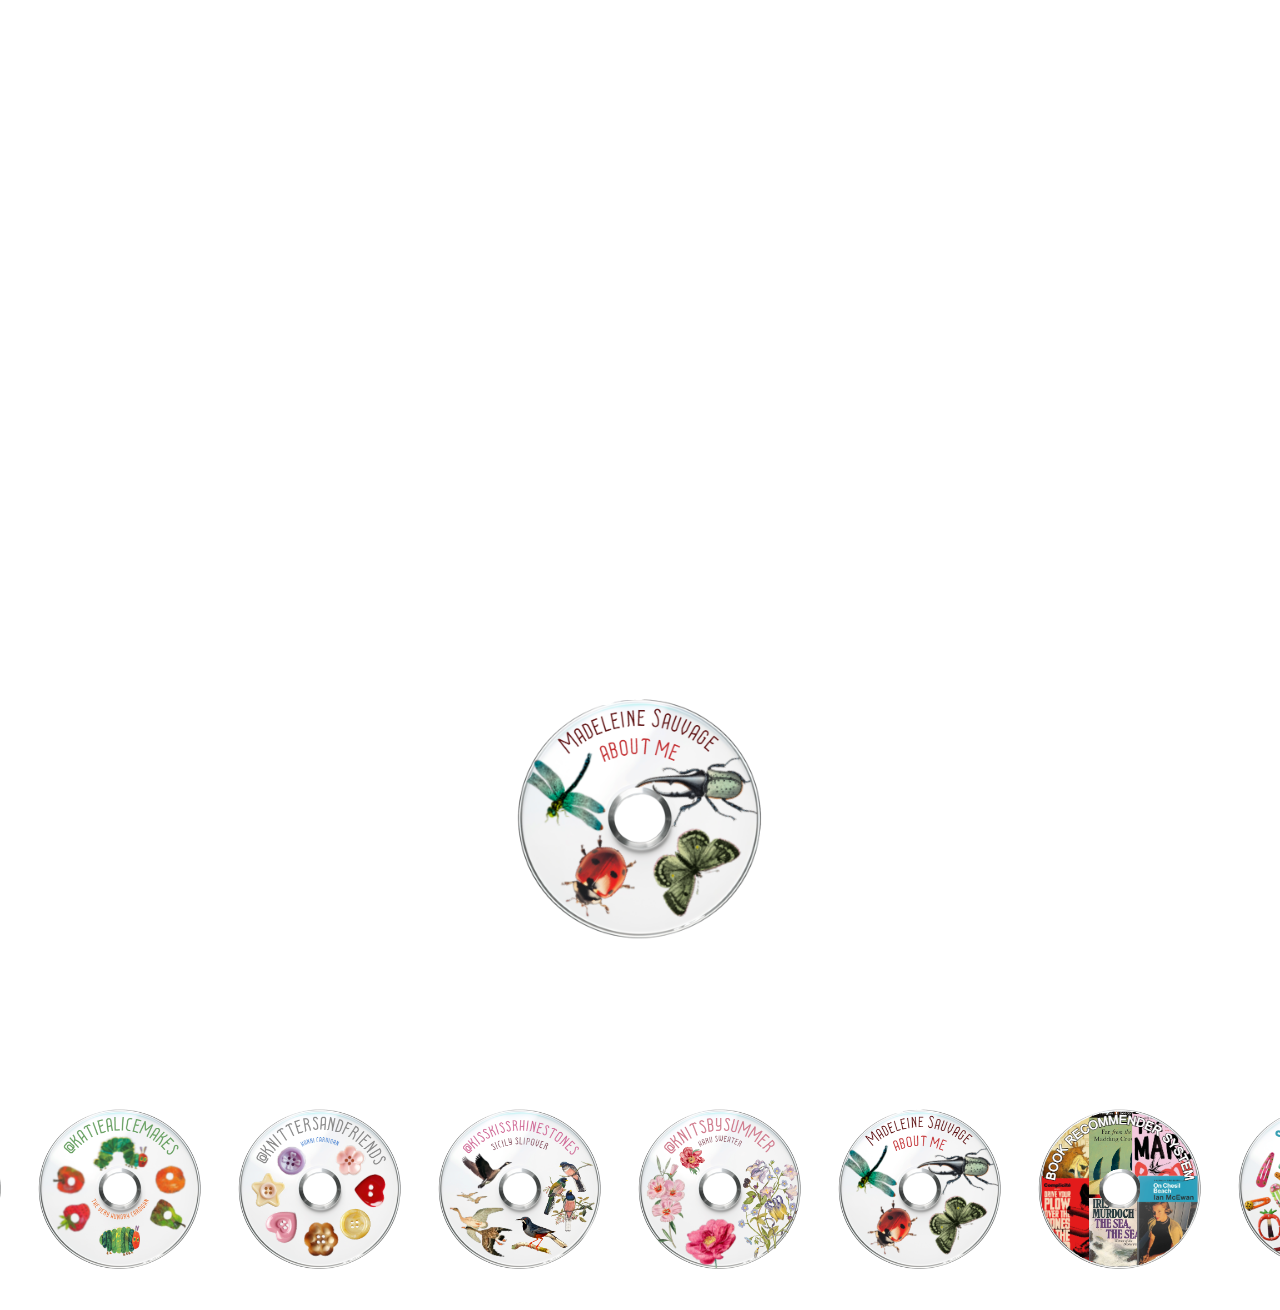
==== index.html @ 6774a8be "Update index.html" ====
<!DOCTYPE html>
<html lang="en">
<head>
  <meta charset="UTF-8">
  <meta name="viewport" content="width=device-width, initial-scale=1.0">
  <title>Madeleine Sauvage</title>
  <style>
    /* ========== GLOBAL RESET ========== */
    * {
      margin: 0;
      padding: 0;
      box-sizing: border-box;
    }

    /* ========== BODY ========== */
    body {
      font-family: Garamond, serif;
      overflow-x: hidden;
    }

    body.lock-scroll {
      overflow: hidden;
      height: 100vh;
    }

    /* Hide scrollbar but keep scroll functionality */
    body {
      scrollbar-width: none;  /* Firefox */
    }

    body::-webkit-scrollbar {
      display: none;          /* Chrome, Safari */
    }

    html {
      overflow-y: scroll; /* reserves scrollbar space to prevent layout shift */
    }

    body {
      scrollbar-width: none; /* Firefox */
    }

    body::-webkit-scrollbar {
      display: none; /* Chrome, Safari */
    }

    /* When content screens are active (body.lock-scroll) fade out bg */
      body.showing-screen .main-page-background {
        opacity: 0;
      }

    /* ========== CONTENT SCREENS ========== */
    .content-screens {
      position: fixed;
      inset: 0;
      width: 100%;
      height: 100vh;
      z-index: 0;
    }

    .cd-screen {
      position: absolute;
      inset: 0;
      display: flex;
      justify-content: center;
      align-items: center;
      padding: 40px;
      opacity: 0;
      transition: opacity 1s ease;
      background-color: #fff; /* ensures main bg doesn't show through */
    }

    .cd-screen.active {
      opacity: 1;
    }

    /* Universal layout inside screens */
    .screen-content-custom {
      display: flex;
      justify-content: space-between;
      align-items: center;
      width: 100%;
      height: 100%;
    }

    /* Left column */
    .left-column {
      display: flex;
      flex-direction: column;
      align-items: flex-start;
      gap: 10px;
      margin-top: 5vh;
    }

    .left-column img.album-art {
      width: 300px;
      height: auto;
      object-fit: cover;
    }

    /* Right column */
    .right-column {
      max-width: 40%;
      text-align: right;
      padding-right: 40px;
    }

    /* Text hierarchy */
    .screen-title {
      font-size: 3em;
      color: #2e6f40;
      margin-bottom: 10px;
    }

    .screen-subtitle {
      font-size: 1.4em;
      color: #555;
      margin-bottom: 12px;
      font-weight: normal;
    }

    .screen-text {
      font-size: 1.1em;
      line-height: 1.6;
      color: #333;
    }

    /* Spacer before main CD */
    .spacer {
      height: 70vh;
    }

    /* ========== MAIN CD ========== */
    .main-cd-container {
      display: flex;
      justify-content: center;
      align-items: center;
      margin-bottom: 60px;
      padding: 40px 0;
      position: relative;
      z-index: 2;
    }

    .cd {
      width: 300px;
      height: 300px;
      cursor: pointer;
      position: relative;
      transition: transform 0.3s ease;
    }

    .cd img {
      width: 100%;
      height: 100%;
      object-fit: contain;
      border-radius: 50%;
      background: transparent;
      transition: transform 0.25s ease;
    }

    .cd:hover {
      transform: scale(1.05);
    }

    .cd.spinning {
      transform: scale(1.15) translateY(-15px);
      z-index: 3;
    }

    .cd.spinning img {
      animation: spin 2s linear infinite;
    }

    @keyframes spin {
      from { transform: rotate(0deg); }
      to { transform: rotate(360deg); }
    }

    /* ========== CAROUSEL ========== */
    .carousel-section {
      width: 100%;
      position: relative;
      z-index: 2;
    }

    .carousel-container {
      position: relative;
      overflow: hidden;
      width: 100%;
    }

    .carousel-track {
      display: flex;
      gap: 0;
      padding: 20px;
      user-select: none;
    }

    .carousel-cd {
      flex-shrink: 0;
      width: 200px;
      height: 200px;
      cursor: pointer;
      transition: transform 0.3s ease;
    }

    .carousel-cd img {
      width: 100%;
      height: 100%;
      object-fit: contain;
      border-radius: 50%;
      background: transparent;
      pointer-events: none;
    }

    .carousel-cd:hover {
      transform: scale(1.15) translateY(-10px);
      z-index: 2;
    }

    /* Swap animation */
    .swap-animate {
      transform: scale(0.8);
    }

/* ========== SCREEN-SPECIFIC STYLES ========== */

/* Fix image cropping only on the Hanni Cardigan screen */
.cd-screen[data-cd="assets/cd1.png"] .left-column img.album-art {
  width: 100%;
  max-width: 400px;
  height: auto;
  object-fit: contain;
}

.cd-screen[data-cd="assets/cd1.png"] .left-column {
  flex-shrink: 0;
  margin-top: 0;
  gap: 0;
}

.cd-screen[data-cd="assets/cd.png"] .left-column img.album-art {
  width: 100%;
  max-width: 400px;
  height: auto;
  object-fit: contain;
}

.cd-screen[data-cd="assets/cd.png"] .left-column {
  flex-shrink: 0;
}

.cd-screen[data-cd="assets/cd.png"] .left-column img.album-art {
  height: 45vh;
}

.cd-screen[data-cd="assets/cd1.png"] .left-column img.album-art {
  height: 50vh;
}

.cd-screen[data-cd="assets/cd2.png"] .left-column {
  display: grid;
  grid-template-columns: 1fr 1fr; /* 2 columns: left stack + right image */
  grid-template-rows: auto auto;
  column-gap: 0px; /* space between left stack and right image */
  row-gap: 0px; /* space between top/bottom left images */
  align-items: start;
  justify-content: start;
  margin-top: 0;
  margin-left: 0px; /* add breathing room from screen edge */
}

/* Position the 3 images precisely */
.cd-screen[data-cd="assets/cd2.png"] .left-column img:nth-child(1) {
  grid-column: 2; /* stripe.jpeg (right) */
  grid-row: 1 / span 2;
  align-self: start;
  margin-top: 30px
}

.cd-screen[data-cd="assets/cd2.png"] .left-column img:nth-child(2) {
  grid-column: 1;
  grid-row: 1;
}

.cd-screen[data-cd="assets/cd2.png"] .left-column img:nth-child(3) {
  grid-column: 1;
  grid-row: 2;
}

/* Make them scale evenly without cropping */
.cd-screen[data-cd="assets/cd2.png"] .left-column img {
  width: 95%;
  height: auto;
  object-fit: contain;
}

/* About Me (cd4) */
.cd-screen[data-cd="assets/cd4.png"] {
  background-color: #faf9f6;
  display: flex;
  justify-content: flex-end;
  align-items: center;
  padding: 40px;
}

.cd-screen[data-cd="assets/cd4.png"] .screen-content-custom {
  justify-content: flex-end;
}


    .about-title {
      font-family: Garamond, serif;
      font-size: 4em;
      color: #2e6f40;
      margin-bottom: 15px;
    }

    .project-subtitle {
      font-size: 1.4em;
      color: #2e6f40;
      margin-bottom: 12px;
      font-weight: normal;
    }

    .about-box {
      background: #fff;
      padding: 20px;
      border-radius: 12px;
      box-shadow: 2px 2px 10px rgba(0,0,0,0.1);
      max-width: 400px;
      margin-left: auto;
    }

    .about-box p {
      font-size: 1.1em;
      line-height: 1.6;
      color: #333;
      text-align: right;
    }

    /* Collage grid */
    .left-columns-wrapper {
      position: absolute;
      top: 0;
      left: 0;
      height: 100vh;
      width: 39%;
      display: grid;
      grid-template-columns: repeat(3, 1fr);
      grid-template-rows: repeat(4, 1fr);
    }

    .left-columns-wrapper img {
      width: 100%;
      height: 100%;
      object-fit: cover;
    }
  </style>
</head>
<body>

  <!-- Translucent background image (main page only) -->
  <div class="main-page-background"></div>

<!-- Content screens -->
  <div class="content-screens">
    <div class="cd-screen" data-cd="assets/cd.png">
      <div class="screen-content-custom">
        <div class="left-column">
          <img src="assets/IMG_0151.png" alt="Album Art" class="album-art">
          <img src="assets/IMG_0159.png" alt="Album Art 2" class="album-art">
        </div>
        <div class="right-column">
          <h2 class="screen-title">THE VERY HUNGRY CARDIGAN</h2>
          <h3 class="screen-subtitle">@katiealicemakes</h3>
          <p class="screen-text">
            This was my first ever test knit, I was so nervous but it ended up being so fun!
            It was my first time doing colourwork for a large piece, I definitely have a lot of gaps and pulling but blocking it helped. 
            I redid the apple motif a few times to try and improve it and went back over with duplicate stitching to neaten it up.
            <br><br>
            Yarn used:
            <br>
            Drops Flora: Lemonade (26), Misty Forest (23), amethyst (09)
            <br>
            BC Garn Bio Shetland: Wool White (01), Forest Green (8), Grass Green (10)
            <br>
            All other colours were scrap yarn I already had
          </p>
        </div>
      </div>
    </div>

    <div class="cd-screen" data-cd="assets/cd1.png">
      <div class="screen-content-custom">
        <div class="left-column">
          <img src="assets/hannifront.jpeg" alt="Album Art" class="album-art">
          <img src="assets/hanniback.jpeg" alt="Album Art 2" class="album-art">
        </div>
        <div class="right-column">
          <h2 class="screen-title">THE HANNI CARDIGAN</h2>
          <h3 class="screen-subtitle">@knittersandfriends</h3>
          <p class="screen-text">
            I bought this yarn to self-draft my own cardigan with and off centred close that used metal clasps. 
            After finishing it I never wore it and wasn't happy with how it looked, I saw the Hanni Cardigan on Pinterest in burgundy and thankfully had enough yarn for it.
            The pattern calls for the yarn to be held double with mohair but I didn't want to spend even more money and liked how the yarn looked by itself, luckily it was still on gauge.
            I'd still like to redo the first project that used this yarn but I need to take it slower and not rush into it.
            <br>
            In the end I love how this turned out! Double knit button bands and collar make any project look so much better, thinking of making it again in the same burgundy colour I saw!
            <br><br>
            Yarn used:
            <br>
            DROPS Nepal: 0501 MIX Grey
          </p>
        </div>
      </div>
    </div>

    <div class="cd-screen" data-cd="assets/cd2.png">
      <div class="screen-content-custom">
        <div class="left-column">
          <img src="assets/stripe.jpeg" alt="Album Art" class="album-art">
          <img src="assets/sicilyforever.jpeg" alt="Album Art 2" class="album-art">
          <img src="assets/foreverback.jpeg" alt="Album Art 2" class="album-art">
        </div>
        <div class="right-column">
          <h2 class="screen-title">THE SICILY SLIPOVER</h2>
          <h3 class="screen-subtitle">@kisskissrhinestones</h3>
          <p class="screen-text">
            Such a good pattern that I've made it 3 times! I made the cream vest plain at first but never wore it so
            I used duplicate stitch to add the lyrics from 'Not a lot, just forever' by Adrianne Lenker and the bird motif. With the amount 
            of yarn used for the bird it has made it the fabric quite thick. I used stitch fiddle to make the colour-work charts.
            <br>
            I used the wrong kind of cast-off for the sleeves and neck of the striped vest so they are quite loose so I threaded through some elastic.
            <br><br>
            Yarn used:
            <br>
            Managed to get two cones of the light blue and pink yarn second hand
            <br>
            Baa Ram Ewe Pip Colourwork: Hessle (005)
            <br>
            Drops Flora: Off White (01)
          </p>
        </div>
      </div>
    </div>
    <div class="cd-screen" data-cd="assets/cd3.png">
      <div class="screen-content-custom">
        <div class="left-column">
          <img src="assets/IMG_0693.png" alt="Album Art" class="album-art">
          <img src="assets/IMG_0973.png" alt="Album Art 2" class="album-art">
        </div>
        <div class="right-column">
          <h2 class="screen-title">THE HARU SLIPOVER</h2>
          <h3 class="screen-subtitle">@knitsbysummer</h3>
          <p class="screen-text">
            
            <br>
            <br><br>
            Yarn used:
            <br>
            <br>
            <br>
          </p>
        </div>
      </div>
    </div>
    

    <div class="cd-screen" data-cd="assets/cd5.png">
      <div class="screen-content-custom">
        <div class="left-column">
        <img src="assets/training.png" alt="Album Art" class="album-art">
        <img src="assets/pipeline.png" alt="Album Art" class="album-art">
        </div>
        <div class="right-column">
          <h2 class="screen-title">GOODREADS RECOMMENDER SYSTEM</h2>
          <h3 class="screen-subtitle">My Final Year Dissertation</h3>
          <p class="screen-text">
            Traditional systems often prioritise popular content, narrowing exposure
            and failing to provide transparency in how suggestions are generated. They
            also perform poorly in sparse environments, offering subpar results for long-tail items and users.
           The results show that the hybrid approach can significantly improve novelty and diversity but there are challenges with balancing relevance and
            diversity. The findings contribute to the development of more transparent, personalised, and adaptive recommendation systems that can better meet user needs.
          </p>
        </div>
      </div>
    </div>

    <!-- Screen for cd4.png (About Me) -->
    <div class="cd-screen" data-cd="assets/cd4.png">
      <div class="screen-content-custom">
        <div class="left-columns-wrapper">
          <img src="assets/leo.jpg" alt="">
          <img src="assets/ants.jpg" alt="">
          <img src="assets/adrianne.jpg" alt="">
          <img src="assets/ladder.jpg" alt="">
          <img src="assets/wave.jpg" alt="">
          <img src="assets/murder.jpg" alt="">
          <img src="assets/slept.jpg" alt="">
          <img src="assets/eno.jpg" alt="">
          <img src="assets/eels.jpg" alt="">
          <img src="assets/pawn.jpg" alt="">
          <img src="assets/deja.jpg" alt="">
          <img src="assets/mind.jpg" alt="">
        </div>
        <div class="right-column">
          <h2 class="about-title">ABOUT ME</h2>
          <p>Hi, I'm Madeleine! I did my bachelor's in Computer Science and now I'm a Postgraduate Researcher in the safety of AI. 
            My focus is on the lifelong safety of dynamic recommender systems using uncertainty to improve recommendations for long-tail items. 
            I believe safety in the Computer Science community deserves more time and should be seen not as a constraint but as an innovation in its own right.
            <br><br> I love knitting, reading, gardening, collecting CDs (my favourites on the left), and listening to radio 4. 
            This website is to document my projects — whether it's coding, research, knitting, or sewing. 
            I'm hoping this will be a good way to see my progress and keep myself accountable over the 4 years of my PhD.  
          </p>
        </div>
      </div>
    </div>
    
    <div class="cd-screen" data-cd="assets/cd6.png">
      <div class="screen-content-custom">
        <div class="left-column">
          <img src="assets/apple.jpeg" alt="Album Art" class="album-art">
          <img src="assets/appleflat.jpeg" alt="Album Art 2" class="album-art">
        </div>
        <div class="right-column">
        </div>
      </div>
    </div>

  <div class="cd-screen" data-cd="assets/cd7.png">
    <div class="screen-content-custom">
      <div class="left-column">
        <img src="assets/socks.jpeg" alt="Album Art" class="album-art">
      </div>
      <div class="right-column">
      </div>
    </div>
  </div>
</div>

  <!-- Spacer before main CD -->
  <div class="spacer"></div>

  <!-- Main CD -->
  <div class="main-cd-container">
    <div class="cd" id="mainCD">
      <img src="assets/cd4.png" alt="CD">
    </div>
  </div>

  <!-- Carousel -->
  <div class="carousel-section">
    <div class="carousel-container">
      <div class="carousel-track" id="carouselTrack">
        <div class="carousel-cd"><img src="assets/cd.png" alt="CD"></div>
        <div class="carousel-cd"><img src="assets/cd1.png" alt="CD"></div>
        <div class="carousel-cd"><img src="assets/cd2.png" alt="CD"></div>
        <div class="carousel-cd"><img src="assets/cd3.png" alt="CD"></div>
        <div class="carousel-cd"><img src="assets/cd4.png" alt="CD"></div>
        <div class="carousel-cd"><img src="assets/cd5.png" alt="CD"></div>
        <div class="carousel-cd"><img src="assets/cd6.png" alt="CD"></div>
        <div class="carousel-cd"><img src="assets/cd7.png" alt="CD"></div>
      </div>
    </div>
  </div>

<script>
  // === Scroll to bottom on load ===
  window.addEventListener('load', () => {
    window.scrollTo(0, document.body.scrollHeight);
  });

  const mainCD = document.getElementById('mainCD');
  const mainCDImg = mainCD.querySelector('img');
  let isSpinning = false;
  let originalScrollPos = 0;

  // === Show correct content screen ===
  function updateScreen() {
    const currentCDSrc = mainCDImg.src;
    const allScreens = document.querySelectorAll('.cd-screen');
    allScreens.forEach(screen => {
      const screenCD = screen.getAttribute('data-cd');
      if (currentCDSrc.includes(screenCD)) {
        screen.classList.add('active');
      } else {
        screen.classList.remove('active');
      }
    });
  }

  // === Main CD click: spin + reveal ===
  mainCD.addEventListener('click', () => {
    isSpinning = !isSpinning;
    mainCD.classList.toggle('spinning');

    if (isSpinning) {
      originalScrollPos = window.scrollY;
      window.scrollTo({ top: 0, behavior: 'smooth' });
      document.body.classList.add('lock-scroll', 'showing-screen');
      updateScreen();
    } else {
      document.body.classList.remove('lock-scroll', 'showing-screen');
      window.scrollTo({ top: originalScrollPos, behavior: 'smooth' });
      document.querySelectorAll('.cd-screen').forEach(s => s.classList.remove('active'));
    }
  });

  // === Carousel setup ===
  const track = document.getElementById('carouselTrack');
  const cds = Array.from(track.children);
  const cdWidth = cds[0].offsetWidth;
  const totalCDs = cds.length;

  // --- Clone for infinite loop (still required, but hidden)
  const cloneBefore = cds.map(cd => cd.cloneNode(true));
  const cloneAfter = cds.map(cd => cd.cloneNode(true));
  cloneBefore.forEach(c => track.insertBefore(c, track.firstChild));
  cloneAfter.forEach(c => track.appendChild(c));

  // --- Start centered on real CDs (no visible duplicates)
  const loopWidth = cdWidth * totalCDs;
  let targetTranslate = 0;
  let currentTranslate = targetTranslate;
  let velocity = 0;
  let startX = 0;
  let prevX = 0;
  let dragging = false;
  let animationFrame;

  // --- Normalize scroll to loop seamlessly off-screen (no jump)
  function normalizePosition() {
    const minTranslate = -loopWidth * 1.5; // extended buffer before reset
    const maxTranslate = -loopWidth * 0.5;

    if (currentTranslate > maxTranslate) {
      currentTranslate -= loopWidth;
      targetTranslate -= loopWidth;
    } else if (currentTranslate < minTranslate) {
      currentTranslate += loopWidth;
      targetTranslate += loopWidth;
    }
  }

  // === Smoother animation loop ===
  function animateScroll() {
    const diff = targetTranslate - currentTranslate;
    currentTranslate += diff * 0.15; // easing factor
    targetTranslate += velocity;
    velocity *= 0.8; // slower friction
    normalizePosition();
    track.style.transform = `translateX(${currentTranslate}px)`;

    if (dragging || Math.abs(velocity) > 0.1 || Math.abs(diff) > 0.1) {
      animationFrame = requestAnimationFrame(animateScroll);
    } else {
      cancelAnimationFrame(animationFrame);
      animationFrame = null;
    }
  }

  function startDrag(x) {
    dragging = true;
    startX = x;
    prevX = x;
    velocity = 0;
    if (!animationFrame) animationFrame = requestAnimationFrame(animateScroll);
  }

  function moveDrag(x) {
    if (!dragging) return;
    const diff = x - prevX;
    targetTranslate += diff;
    velocity = diff;
    prevX = x;
  }

  function endDrag() {
    dragging = false;
  }

  // === Mouse & touch support ===
  track.addEventListener('mousedown', e => startDrag(e.clientX));
  window.addEventListener('mousemove', e => moveDrag(e.clientX));
  window.addEventListener('mouseup', endDrag);

  track.addEventListener('touchstart', e => startDrag(e.touches[0].clientX));
  window.addEventListener('touchmove', e => moveDrag(e.touches[0].clientX));
  window.addEventListener('touchend', endDrag);

  // === Wheel scroll ===
  const container = document.querySelector('.carousel-container');
  container.addEventListener('wheel', e => {
    if (Math.abs(e.deltaX) > Math.abs(e.deltaY)) {
      e.preventDefault();
      velocity -= e.deltaX * 0.03; // smoother wheel
      if (!animationFrame) animationFrame = requestAnimationFrame(animateScroll);
    }
  }, { passive: false });

  // === CD swapping ===
  function addSwapListeners() {
    const allCDs = document.querySelectorAll('.carousel-cd img');
    allCDs.forEach(cdImg => {
      cdImg.parentElement.onclick = () => {
        const tempSrc = mainCDImg.src;
        mainCDImg.classList.add('swap-animate');
        cdImg.classList.add('swap-animate');
        setTimeout(() => {
          mainCDImg.src = cdImg.src;
          cdImg.src = tempSrc;
          mainCDImg.classList.remove('swap-animate');
          cdImg.classList.remove('swap-animate');
          if (isSpinning) updateScreen();
          addSwapListeners(); // rebind for clones too
        }, 200);
      };
    });
  }

  addSwapListeners();
  animationFrame = requestAnimationFrame(animateScroll);
</script>

  
</body>
</html>
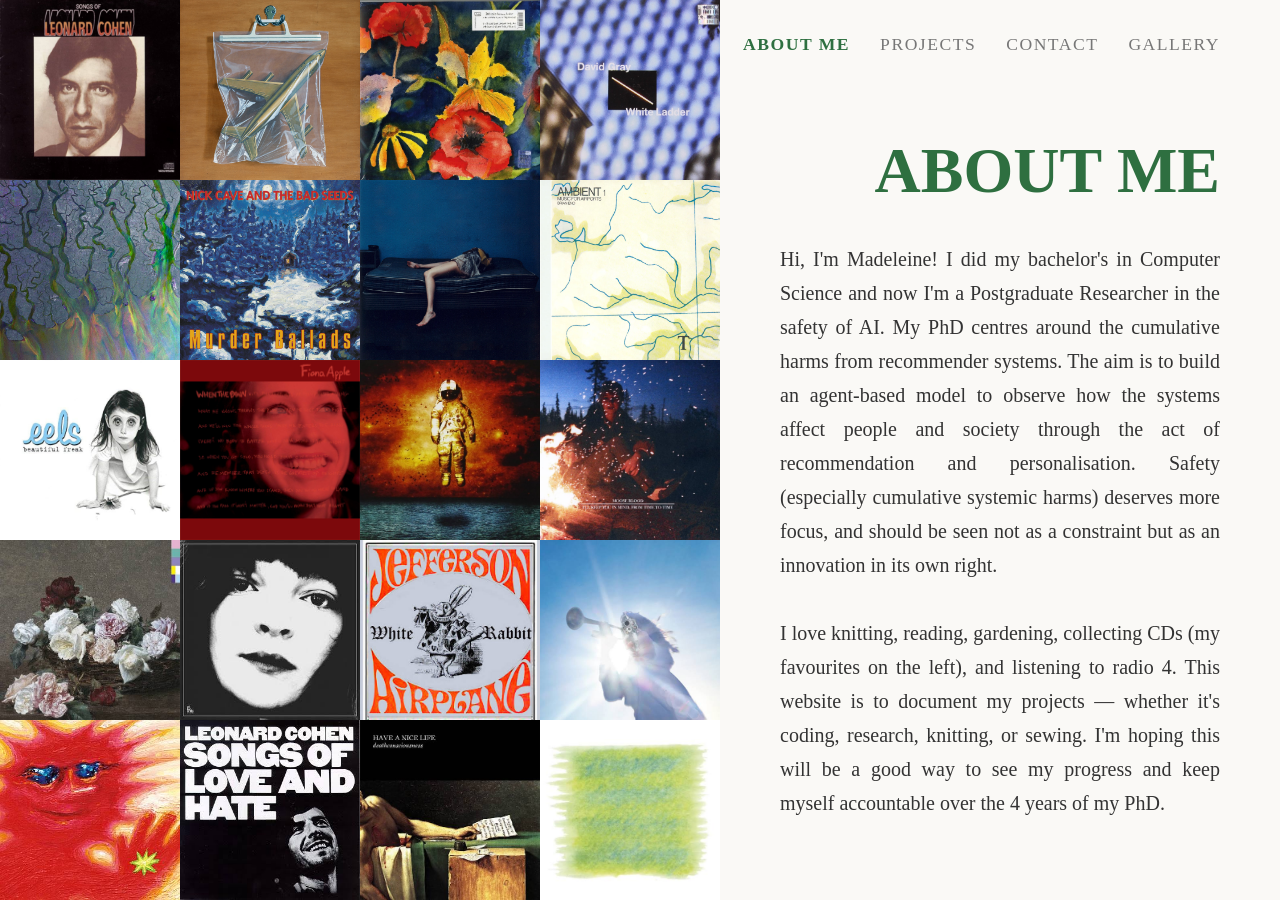
==== commit bf1ad9df: "redo!" ====
--- a/index.html
+++ b/index.html
@@ -4,726 +4,54 @@
   <meta charset="UTF-8">
   <meta name="viewport" content="width=device-width, initial-scale=1.0">
   <title>Madeleine Sauvage</title>
-  <style>
-    /* ========== GLOBAL RESET ========== */
-    * {
-      margin: 0;
-      padding: 0;
-      box-sizing: border-box;
-    }
-
-    /* ========== BODY ========== */
-    body {
-      font-family: Garamond, serif;
-      overflow-x: hidden;
-    }
-
-    body.lock-scroll {
-      overflow: hidden;
-      height: 100vh;
-    }
-
-    /* Hide scrollbar but keep scroll functionality */
-    body {
-      scrollbar-width: none;  /* Firefox */
-    }
-
-    body::-webkit-scrollbar {
-      display: none;          /* Chrome, Safari */
-    }
-
-    html {
-      overflow-y: scroll; /* reserves scrollbar space to prevent layout shift */
-    }
-
-    body {
-      scrollbar-width: none; /* Firefox */
-    }
-
-    body::-webkit-scrollbar {
-      display: none; /* Chrome, Safari */
-    }
-
-    /* When content screens are active (body.lock-scroll) fade out bg */
-      body.showing-screen .main-page-background {
-        opacity: 0;
-      }
-
-    /* ========== CONTENT SCREENS ========== */
-    .content-screens {
-      position: fixed;
-      inset: 0;
-      width: 100%;
-      height: 100vh;
-      z-index: 0;
-    }
-
-    .cd-screen {
-      position: absolute;
-      inset: 0;
-      display: flex;
-      justify-content: center;
-      align-items: center;
-      padding: 40px;
-      opacity: 0;
-      transition: opacity 1s ease;
-      background-color: #fff; /* ensures main bg doesn't show through */
-    }
-
-    .cd-screen.active {
-      opacity: 1;
-    }
-
-    /* Universal layout inside screens */
-    .screen-content-custom {
-      display: flex;
-      justify-content: space-between;
-      align-items: center;
-      width: 100%;
-      height: 100%;
-    }
-
-    /* Left column */
-    .left-column {
-      display: flex;
-      flex-direction: column;
-      align-items: flex-start;
-      gap: 10px;
-      margin-top: 5vh;
-    }
-
-    .left-column img.album-art {
-      width: 300px;
-      height: auto;
-      object-fit: cover;
-    }
-
-    /* Right column */
-    .right-column {
-      max-width: 40%;
-      text-align: right;
-      padding-right: 40px;
-    }
-
-    /* Text hierarchy */
-    .screen-title {
-      font-size: 3em;
-      color: #2e6f40;
-      margin-bottom: 10px;
-    }
-
-    .screen-subtitle {
-      font-size: 1.4em;
-      color: #555;
-      margin-bottom: 12px;
-      font-weight: normal;
-    }
-
-    .screen-text {
-      font-size: 1.1em;
-      line-height: 1.6;
-      color: #333;
-    }
-
-    /* Spacer before main CD */
-    .spacer {
-      height: 70vh;
-    }
-
-    /* ========== MAIN CD ========== */
-    .main-cd-container {
-      display: flex;
-      justify-content: center;
-      align-items: center;
-      margin-bottom: 60px;
-      padding: 40px 0;
-      position: relative;
-      z-index: 2;
-    }
-
-    .cd {
-      width: 300px;
-      height: 300px;
-      cursor: pointer;
-      position: relative;
-      transition: transform 0.3s ease;
-    }
-
-    .cd img {
-      width: 100%;
-      height: 100%;
-      object-fit: contain;
-      border-radius: 50%;
-      background: transparent;
-      transition: transform 0.25s ease;
-    }
-
-    .cd:hover {
-      transform: scale(1.05);
-    }
-
-    .cd.spinning {
-      transform: scale(1.15) translateY(-15px);
-      z-index: 3;
-    }
-
-    .cd.spinning img {
-      animation: spin 2s linear infinite;
-    }
-
-    @keyframes spin {
-      from { transform: rotate(0deg); }
-      to { transform: rotate(360deg); }
-    }
-
-    /* ========== CAROUSEL ========== */
-    .carousel-section {
-      width: 100%;
-      position: relative;
-      z-index: 2;
-    }
-
-    .carousel-container {
-      position: relative;
-      overflow: hidden;
-      width: 100%;
-    }
-
-    .carousel-track {
-      display: flex;
-      gap: 0;
-      padding: 20px;
-      user-select: none;
-    }
-
-    .carousel-cd {
-      flex-shrink: 0;
-      width: 200px;
-      height: 200px;
-      cursor: pointer;
-      transition: transform 0.3s ease;
-    }
-
-    .carousel-cd img {
-      width: 100%;
-      height: 100%;
-      object-fit: contain;
-      border-radius: 50%;
-      background: transparent;
-      pointer-events: none;
-    }
-
-    .carousel-cd:hover {
-      transform: scale(1.15) translateY(-10px);
-      z-index: 2;
-    }
-
-    /* Swap animation */
-    .swap-animate {
-      transform: scale(0.8);
-    }
-
-/* ========== SCREEN-SPECIFIC STYLES ========== */
-
-/* Fix image cropping only on the Hanni Cardigan screen */
-.cd-screen[data-cd="assets/cd1.png"] .left-column img.album-art {
-  width: 100%;
-  max-width: 400px;
-  height: auto;
-  object-fit: contain;
-}
-
-.cd-screen[data-cd="assets/cd1.png"] .left-column {
-  flex-shrink: 0;
-  margin-top: 0;
-  gap: 0;
-}
-
-.cd-screen[data-cd="assets/cd.png"] .left-column img.album-art {
-  width: 100%;
-  max-width: 400px;
-  height: auto;
-  object-fit: contain;
-}
-
-.cd-screen[data-cd="assets/cd.png"] .left-column {
-  flex-shrink: 0;
-}
-
-.cd-screen[data-cd="assets/cd.png"] .left-column img.album-art {
-  height: 45vh;
-}
-
-.cd-screen[data-cd="assets/cd1.png"] .left-column img.album-art {
-  height: 50vh;
-}
-
-.cd-screen[data-cd="assets/cd2.png"] .left-column {
-  display: grid;
-  grid-template-columns: 1fr 1fr; /* 2 columns: left stack + right image */
-  grid-template-rows: auto auto;
-  column-gap: 0px; /* space between left stack and right image */
-  row-gap: 0px; /* space between top/bottom left images */
-  align-items: start;
-  justify-content: start;
-  margin-top: 0;
-  margin-left: 0px; /* add breathing room from screen edge */
-}
-
-/* Position the 3 images precisely */
-.cd-screen[data-cd="assets/cd2.png"] .left-column img:nth-child(1) {
-  grid-column: 2; /* stripe.jpeg (right) */
-  grid-row: 1 / span 2;
-  align-self: start;
-  margin-top: 30px
-}
-
-.cd-screen[data-cd="assets/cd2.png"] .left-column img:nth-child(2) {
-  grid-column: 1;
-  grid-row: 1;
-}
-
-.cd-screen[data-cd="assets/cd2.png"] .left-column img:nth-child(3) {
-  grid-column: 1;
-  grid-row: 2;
-}
-
-/* Make them scale evenly without cropping */
-.cd-screen[data-cd="assets/cd2.png"] .left-column img {
-  width: 95%;
-  height: auto;
-  object-fit: contain;
-}
-
-/* About Me (cd4) */
-.cd-screen[data-cd="assets/cd4.png"] {
-  background-color: #faf9f6;
-  display: flex;
-  justify-content: flex-end;
-  align-items: center;
-  padding: 40px;
-}
-
-.cd-screen[data-cd="assets/cd4.png"] .screen-content-custom {
-  justify-content: flex-end;
-}
-
-
-    .about-title {
-      font-family: Garamond, serif;
-      font-size: 4em;
-      color: #2e6f40;
-      margin-bottom: 15px;
-    }
-
-    .project-subtitle {
-      font-size: 1.4em;
-      color: #2e6f40;
-      margin-bottom: 12px;
-      font-weight: normal;
-    }
-
-    .about-box {
-      background: #fff;
-      padding: 20px;
-      border-radius: 12px;
-      box-shadow: 2px 2px 10px rgba(0,0,0,0.1);
-      max-width: 400px;
-      margin-left: auto;
-    }
-
-    .about-box p {
-      font-size: 1.1em;
-      line-height: 1.6;
-      color: #333;
-      text-align: right;
-    }
-
-    /* Collage grid */
-    .left-columns-wrapper {
-      position: absolute;
-      top: 0;
-      left: 0;
-      height: 100vh;
-      width: 39%;
-      display: grid;
-      grid-template-columns: repeat(3, 1fr);
-      grid-template-rows: repeat(4, 1fr);
-    }
-
-    .left-columns-wrapper img {
-      width: 100%;
-      height: 100%;
-      object-fit: cover;
-    }
-  </style>
+  <link rel="stylesheet" href="styles.css">
 </head>
 <body>
 
-  <!-- Translucent background image (main page only) -->
-  <div class="main-page-background"></div>
-
-<!-- Content screens -->
-  <div class="content-screens">
-    <div class="cd-screen" data-cd="assets/cd.png">
-      <div class="screen-content-custom">
-        <div class="left-column">
-          <img src="assets/IMG_0151.png" alt="Album Art" class="album-art">
-          <img src="assets/IMG_0159.png" alt="Album Art 2" class="album-art">
-        </div>
-        <div class="right-column">
-          <h2 class="screen-title">THE VERY HUNGRY CARDIGAN</h2>
-          <h3 class="screen-subtitle">@katiealicemakes</h3>
-          <p class="screen-text">
-            This was my first ever test knit, I was so nervous but it ended up being so fun!
-            It was my first time doing colourwork for a large piece, I definitely have a lot of gaps and pulling but blocking it helped. 
-            I redid the apple motif a few times to try and improve it and went back over with duplicate stitching to neaten it up.
-            <br><br>
-            Yarn used:
-            <br>
-            Drops Flora: Lemonade (26), Misty Forest (23), amethyst (09)
-            <br>
-            BC Garn Bio Shetland: Wool White (01), Forest Green (8), Grass Green (10)
-            <br>
-            All other colours were scrap yarn I already had
-          </p>
-        </div>
-      </div>
+  <main class="about-container">
+    <div class="left-columns-wrapper">
+      <img src="assets/albums/leo.jpg" alt="Album Cover">
+      <img src="assets/albums/ants.jpg" alt="Album Cover">
+      <img src="assets/albums/adrianne.jpg" alt="Album Cover">
+      <img src="assets/albums/ladder.jpg" alt="Album Cover">
+      <img src="assets/albums/wave.jpg" alt="Album Cover">
+      <img src="assets/albums/murder.jpg" alt="Album Cover">
+      <img src="assets/albums/slept.jpg" alt="Album Cover">
+      <img src="assets/albums/eno.jpg" alt="Album Cover">
+      <img src="assets/albums/eels.jpg" alt="Album Cover">
+      <img src="assets/albums/pawn.jpg" alt="Album Cover">
+      <img src="assets/albums/deja.jpg" alt="Album Cover">
+      <img src="assets/albums/mind.jpg" alt="Album Cover">
+      <img src="assets/albums/powercorruptionlies.jpeg" alt="Album Cover">
+      <img src="assets/albums/jessicapratt.jpeg" alt="Album Cover">
+      <img src="assets/albums/whiterabbit.jpeg" alt="Album Cover">
+      <img src="assets/albums/gettingkilled.jpeg" alt="Album Cover">
+      <img src="assets/albums/foreverhowlong.jpeg" alt="Album Cover">
+      <img src="assets/albums/songsofloveandhate.jpeg" alt="Album Cover">
+      <img src="assets/albums/death.jpeg" alt="Album Cover">
+      <img src="assets/albums/attwilight.jpeg" alt="Album Cover">
     </div>
 
-    <div class="cd-screen" data-cd="assets/cd1.png">
-      <div class="screen-content-custom">
-        <div class="left-column">
-          <img src="assets/hannifront.jpeg" alt="Album Art" class="album-art">
-          <img src="assets/hanniback.jpeg" alt="Album Art 2" class="album-art">
-        </div>
-        <div class="right-column">
-          <h2 class="screen-title">THE HANNI CARDIGAN</h2>
-          <h3 class="screen-subtitle">@knittersandfriends</h3>
-          <p class="screen-text">
-            I bought this yarn to self-draft my own cardigan with and off centred close that used metal clasps. 
-            After finishing it I never wore it and wasn't happy with how it looked, I saw the Hanni Cardigan on Pinterest in burgundy and thankfully had enough yarn for it.
-            The pattern calls for the yarn to be held double with mohair but I didn't want to spend even more money and liked how the yarn looked by itself, luckily it was still on gauge.
-            I'd still like to redo the first project that used this yarn but I need to take it slower and not rush into it.
-            <br>
-            In the end I love how this turned out! Double knit button bands and collar make any project look so much better, thinking of making it again in the same burgundy colour I saw!
-            <br><br>
-            Yarn used:
-            <br>
-            DROPS Nepal: 0501 MIX Grey
-          </p>
-        </div>
-      </div>
+    <div class="right-column">
+      <nav class="top-nav">
+        <a href="#about" class="active">ABOUT ME</a>
+        <a href="projects.html">PROJECTS</a>
+        <a href="contact.html">CONTACT</a>
+        <a href="gallery.html">GALLERY</a>
+      </nav>
+
+      <h1 class="about-title">ABOUT ME</h1>
+      <p class="about-text">
+        Hi, I'm Madeleine! I did my bachelor's in Computer Science and now I'm a Postgraduate Researcher in the safety of AI. 
+        My PhD centres around the cumulative harms from recommender systems. The aim is to build an agent-based model to observe how the systems affect people and society through the act of recommendation and personalisation.
+        Safety (especially cumulative systemic harms) deserves more focus, and should be seen not as a constraint but as an innovation in its own right.
+        <br><br>
+        I love knitting, reading, gardening, collecting CDs (my favourites on the left), and listening to radio 4. 
+        This website is to document my projects — whether it's coding, research, knitting, or sewing. 
+        I'm hoping this will be a good way to see my progress and keep myself accountable over the 4 years of my PhD.  
+      </p>
     </div>
+  </main>
 
-    <div class="cd-screen" data-cd="assets/cd2.png">
-      <div class="screen-content-custom">
-        <div class="left-column">
-          <img src="assets/stripe.jpeg" alt="Album Art" class="album-art">
-          <img src="assets/sicilyforever.jpeg" alt="Album Art 2" class="album-art">
-          <img src="assets/foreverback.jpeg" alt="Album Art 2" class="album-art">
-        </div>
-        <div class="right-column">
-          <h2 class="screen-title">THE SICILY SLIPOVER</h2>
-          <h3 class="screen-subtitle">@kisskissrhinestones</h3>
-          <p class="screen-text">
-            Such a good pattern that I've made it 3 times! I made the cream vest plain at first but never wore it so
-            I used duplicate stitch to add the lyrics from 'Not a lot, just forever' by Adrianne Lenker and the bird motif. With the amount 
-            of yarn used for the bird it has made it the fabric quite thick. I used stitch fiddle to make the colour-work charts.
-            <br>
-            I used the wrong kind of cast-off for the sleeves and neck of the striped vest so they are quite loose so I threaded through some elastic.
-            <br><br>
-            Yarn used:
-            <br>
-            Managed to get two cones of the light blue and pink yarn second hand
-            <br>
-            Baa Ram Ewe Pip Colourwork: Hessle (005)
-            <br>
-            Drops Flora: Off White (01)
-          </p>
-        </div>
-      </div>
-    </div>
-    <div class="cd-screen" data-cd="assets/cd3.png">
-      <div class="screen-content-custom">
-        <div class="left-column">
-          <img src="assets/IMG_0693.png" alt="Album Art" class="album-art">
-          <img src="assets/IMG_0973.png" alt="Album Art 2" class="album-art">
-        </div>
-        <div class="right-column">
-          <h2 class="screen-title">THE HARU SLIPOVER</h2>
-          <h3 class="screen-subtitle">@knitsbysummer</h3>
-          <p class="screen-text">
-            
-            <br>
-            <br><br>
-            Yarn used:
-            <br>
-            <br>
-            <br>
-          </p>
-        </div>
-      </div>
-    </div>
-    
-
-    <div class="cd-screen" data-cd="assets/cd5.png">
-      <div class="screen-content-custom">
-        <div class="left-column">
-        <img src="assets/training.png" alt="Album Art" class="album-art">
-        <img src="assets/pipeline.png" alt="Album Art" class="album-art">
-        </div>
-        <div class="right-column">
-          <h2 class="screen-title">GOODREADS RECOMMENDER SYSTEM</h2>
-          <h3 class="screen-subtitle">My Final Year Dissertation</h3>
-          <p class="screen-text">
-            Traditional systems often prioritise popular content, narrowing exposure
-            and failing to provide transparency in how suggestions are generated. They
-            also perform poorly in sparse environments, offering subpar results for long-tail items and users.
-           The results show that the hybrid approach can significantly improve novelty and diversity but there are challenges with balancing relevance and
-            diversity. The findings contribute to the development of more transparent, personalised, and adaptive recommendation systems that can better meet user needs.
-          </p>
-        </div>
-      </div>
-    </div>
-
-    <!-- Screen for cd4.png (About Me) -->
-    <div class="cd-screen" data-cd="assets/cd4.png">
-      <div class="screen-content-custom">
-        <div class="left-columns-wrapper">
-          <img src="assets/leo.jpg" alt="">
-          <img src="assets/ants.jpg" alt="">
-          <img src="assets/adrianne.jpg" alt="">
-          <img src="assets/ladder.jpg" alt="">
-          <img src="assets/wave.jpg" alt="">
-          <img src="assets/murder.jpg" alt="">
-          <img src="assets/slept.jpg" alt="">
-          <img src="assets/eno.jpg" alt="">
-          <img src="assets/eels.jpg" alt="">
-          <img src="assets/pawn.jpg" alt="">
-          <img src="assets/deja.jpg" alt="">
-          <img src="assets/mind.jpg" alt="">
-        </div>
-        <div class="right-column">
-          <h2 class="about-title">ABOUT ME</h2>
-          <p>Hi, I'm Madeleine! I did my bachelor's in Computer Science and now I'm a Postgraduate Researcher in the safety of AI. 
-            My focus is on the lifelong safety of dynamic recommender systems using uncertainty to improve recommendations for long-tail items. 
-            I believe safety in the Computer Science community deserves more time and should be seen not as a constraint but as an innovation in its own right.
-            <br><br> I love knitting, reading, gardening, collecting CDs (my favourites on the left), and listening to radio 4. 
-            This website is to document my projects — whether it's coding, research, knitting, or sewing. 
-            I'm hoping this will be a good way to see my progress and keep myself accountable over the 4 years of my PhD.  
-          </p>
-        </div>
-      </div>
-    </div>
-    
-    <div class="cd-screen" data-cd="assets/cd6.png">
-      <div class="screen-content-custom">
-        <div class="left-column">
-          <img src="assets/apple.jpeg" alt="Album Art" class="album-art">
-          <img src="assets/appleflat.jpeg" alt="Album Art 2" class="album-art">
-        </div>
-        <div class="right-column">
-        </div>
-      </div>
-    </div>
-
-  <div class="cd-screen" data-cd="assets/cd7.png">
-    <div class="screen-content-custom">
-      <div class="left-column">
-        <img src="assets/socks.jpeg" alt="Album Art" class="album-art">
-      </div>
-      <div class="right-column">
-      </div>
-    </div>
-  </div>
-</div>
-
-  <!-- Spacer before main CD -->
-  <div class="spacer"></div>
-
-  <!-- Main CD -->
-  <div class="main-cd-container">
-    <div class="cd" id="mainCD">
-      <img src="assets/cd4.png" alt="CD">
-    </div>
-  </div>
-
-  <!-- Carousel -->
-  <div class="carousel-section">
-    <div class="carousel-container">
-      <div class="carousel-track" id="carouselTrack">
-        <div class="carousel-cd"><img src="assets/cd.png" alt="CD"></div>
-        <div class="carousel-cd"><img src="assets/cd1.png" alt="CD"></div>
-        <div class="carousel-cd"><img src="assets/cd2.png" alt="CD"></div>
-        <div class="carousel-cd"><img src="assets/cd3.png" alt="CD"></div>
-        <div class="carousel-cd"><img src="assets/cd4.png" alt="CD"></div>
-        <div class="carousel-cd"><img src="assets/cd5.png" alt="CD"></div>
-        <div class="carousel-cd"><img src="assets/cd6.png" alt="CD"></div>
-        <div class="carousel-cd"><img src="assets/cd7.png" alt="CD"></div>
-      </div>
-    </div>
-  </div>
-
-<script>
-  // === Scroll to bottom on load ===
-  window.addEventListener('load', () => {
-    window.scrollTo(0, document.body.scrollHeight);
-  });
-
-  const mainCD = document.getElementById('mainCD');
-  const mainCDImg = mainCD.querySelector('img');
-  let isSpinning = false;
-  let originalScrollPos = 0;
-
-  // === Show correct content screen ===
-  function updateScreen() {
-    const currentCDSrc = mainCDImg.src;
-    const allScreens = document.querySelectorAll('.cd-screen');
-    allScreens.forEach(screen => {
-      const screenCD = screen.getAttribute('data-cd');
-      if (currentCDSrc.includes(screenCD)) {
-        screen.classList.add('active');
-      } else {
-        screen.classList.remove('active');
-      }
-    });
-  }
-
-  // === Main CD click: spin + reveal ===
-  mainCD.addEventListener('click', () => {
-    isSpinning = !isSpinning;
-    mainCD.classList.toggle('spinning');
-
-    if (isSpinning) {
-      originalScrollPos = window.scrollY;
-      window.scrollTo({ top: 0, behavior: 'smooth' });
-      document.body.classList.add('lock-scroll', 'showing-screen');
-      updateScreen();
-    } else {
-      document.body.classList.remove('lock-scroll', 'showing-screen');
-      window.scrollTo({ top: originalScrollPos, behavior: 'smooth' });
-      document.querySelectorAll('.cd-screen').forEach(s => s.classList.remove('active'));
-    }
-  });
-
-  // === Carousel setup ===
-  const track = document.getElementById('carouselTrack');
-  const cds = Array.from(track.children);
-  const cdWidth = cds[0].offsetWidth;
-  const totalCDs = cds.length;
-
-  // --- Clone for infinite loop (still required, but hidden)
-  const cloneBefore = cds.map(cd => cd.cloneNode(true));
-  const cloneAfter = cds.map(cd => cd.cloneNode(true));
-  cloneBefore.forEach(c => track.insertBefore(c, track.firstChild));
-  cloneAfter.forEach(c => track.appendChild(c));
-
-  // --- Start centered on real CDs (no visible duplicates)
-  const loopWidth = cdWidth * totalCDs;
-  let targetTranslate = 0;
-  let currentTranslate = targetTranslate;
-  let velocity = 0;
-  let startX = 0;
-  let prevX = 0;
-  let dragging = false;
-  let animationFrame;
-
-  // --- Normalize scroll to loop seamlessly off-screen (no jump)
-  function normalizePosition() {
-    const minTranslate = -loopWidth * 1.5; // extended buffer before reset
-    const maxTranslate = -loopWidth * 0.5;
-
-    if (currentTranslate > maxTranslate) {
-      currentTranslate -= loopWidth;
-      targetTranslate -= loopWidth;
-    } else if (currentTranslate < minTranslate) {
-      currentTranslate += loopWidth;
-      targetTranslate += loopWidth;
-    }
-  }
-
-  // === Smoother animation loop ===
-  function animateScroll() {
-    const diff = targetTranslate - currentTranslate;
-    currentTranslate += diff * 0.15; // easing factor
-    targetTranslate += velocity;
-    velocity *= 0.8; // slower friction
-    normalizePosition();
-    track.style.transform = `translateX(${currentTranslate}px)`;
-
-    if (dragging || Math.abs(velocity) > 0.1 || Math.abs(diff) > 0.1) {
-      animationFrame = requestAnimationFrame(animateScroll);
-    } else {
-      cancelAnimationFrame(animationFrame);
-      animationFrame = null;
-    }
-  }
-
-  function startDrag(x) {
-    dragging = true;
-    startX = x;
-    prevX = x;
-    velocity = 0;
-    if (!animationFrame) animationFrame = requestAnimationFrame(animateScroll);
-  }
-
-  function moveDrag(x) {
-    if (!dragging) return;
-    const diff = x - prevX;
-    targetTranslate += diff;
-    velocity = diff;
-    prevX = x;
-  }
-
-  function endDrag() {
-    dragging = false;
-  }
-
-  // === Mouse & touch support ===
-  track.addEventListener('mousedown', e => startDrag(e.clientX));
-  window.addEventListener('mousemove', e => moveDrag(e.clientX));
-  window.addEventListener('mouseup', endDrag);
-
-  track.addEventListener('touchstart', e => startDrag(e.touches[0].clientX));
-  window.addEventListener('touchmove', e => moveDrag(e.touches[0].clientX));
-  window.addEventListener('touchend', endDrag);
-
-  // === Wheel scroll ===
-  const container = document.querySelector('.carousel-container');
-  container.addEventListener('wheel', e => {
-    if (Math.abs(e.deltaX) > Math.abs(e.deltaY)) {
-      e.preventDefault();
-      velocity -= e.deltaX * 0.03; // smoother wheel
-      if (!animationFrame) animationFrame = requestAnimationFrame(animateScroll);
-    }
-  }, { passive: false });
-
-  // === CD swapping ===
-  function addSwapListeners() {
-    const allCDs = document.querySelectorAll('.carousel-cd img');
-    allCDs.forEach(cdImg => {
-      cdImg.parentElement.onclick = () => {
-        const tempSrc = mainCDImg.src;
-        mainCDImg.classList.add('swap-animate');
-        cdImg.classList.add('swap-animate');
-        setTimeout(() => {
-          mainCDImg.src = cdImg.src;
-          cdImg.src = tempSrc;
-          mainCDImg.classList.remove('swap-animate');
-          cdImg.classList.remove('swap-animate');
-          if (isSpinning) updateScreen();
-          addSwapListeners(); // rebind for clones too
-        }, 200);
-      };
-    });
-  }
-
-  addSwapListeners();
-  animationFrame = requestAnimationFrame(animateScroll);
-</script>
-
-  
 </body>
-</html>
-
+</html>
--- a/styles.css
+++ b/styles.css
@@ -0,0 +1,229 @@
+/* ==========================================================================
+   1. GLOBAL STYLES & RESET
+   ========================================================================== */
+* {
+  margin: 0;
+  padding: 0;
+  box-sizing: border-box;
+}
+
+body {
+  font-family: Garamond, serif;
+  background-color: #faf9f6;
+  color: #333;
+  line-height: 1.6;
+  overflow: hidden; /* Fixed screen for index.html */
+}
+
+/* ==========================================================================
+   2. COMMON NAVIGATION BAR
+   ========================================================================== */
+/* Default transparent navigation for home/about page */
+.top-nav {
+  position: fixed;
+  top: 30px;
+  right: 60px;
+  display: flex;
+  gap: 30px;
+  z-index: 100;
+  background: transparent;
+}
+
+.top-nav a {
+  text-decoration: none;
+  font-family: Garamond, serif;
+  font-size: 1.1em;
+  color: #777;
+  letter-spacing: 1.5px;
+  text-transform: uppercase;
+  transition: color 0.2s ease, font-weight 0.2s ease;
+}
+
+.top-nav a.active,
+.top-nav a:hover {
+  color: #2e6f40;
+  font-weight: bold;
+}
+
+/* ==========================================================================
+   3. ABOUT ME PAGE (index.html)
+   ========================================================================== */
+.about-container {
+  width: 100vw;
+  height: 100vh;
+  display: flex;
+  justify-content: flex-end;
+  align-items: center;
+  position: relative;
+}
+
+/* 5 rows x 4 columns = 20 perfect 1:1 square album cells filling 100vh */
+.left-columns-wrapper {
+  position: fixed;
+  top: 0;
+  left: 0;
+  height: 100vh;
+  width: 80vh; 
+  display: grid;
+  grid-template-columns: repeat(4, 1fr);
+  grid-template-rows: repeat(5, 1fr);
+  gap: 0;
+  overflow: hidden;
+  z-index: 1;
+}
+
+.left-columns-wrapper img {
+  width: 100%;
+  height: 100%;
+  object-fit: cover;
+  display: block;
+}
+
+/* Right-side text section */
+.right-column {
+  margin-left: calc(80vh + 60px); /* Keeps text clear of the collage */
+  margin-top: 40px; /* Pushes title & paragraph slightly lower */
+  max-width: 750px;
+  width: 100%;
+  padding: 60px 60px 60px 0;
+  z-index: 2;
+  position: relative;
+}
+
+.about-title {
+  font-size: 4em;
+  color: #2e6f40;
+  margin-bottom: 20px;
+  text-align: right; /* Right-aligned heading */
+}
+
+.about-text {
+  font-size: 1.25em;
+  color: #333;
+  line-height: 1.7;
+  text-align: justify; /* Flush block/squared-off text edges */
+  text-justify: inter-word;
+  margin: 0 auto;
+}
+
+/* ==========================================================================
+   4. PROJECTS PAGE (projects.html)
+   ========================================================================== */
+/* Enable vertical scrolling on the projects page */
+body:has(.projects-container) {
+  overflow-y: auto;
+}
+
+/* Solid top banner mask ONLY on projects page to mask cards as they scroll up */
+.projects-page-nav {
+  top: 0;
+  right: 0;
+  left: 0;
+  width: 100vw;
+  height: 90px;
+  padding-right: 60px;
+  justify-content: flex-end;
+  align-items: center;
+  background-color: #faf9f6; 
+}
+
+/* Main scrollable container */
+.projects-container {
+  width: 100vw;
+  min-height: 100vh;
+  padding: 130px 8% 80px 8%; /* Top padding ensures cards stay below the 90px banner */
+  display: flex;
+  justify-content: center;
+  position: relative;
+  z-index: 1;
+}
+
+/* Grid layout for project cards */
+.projects-grid {
+  width: 100%;
+  max-width: 1400px;
+  display: grid;
+  grid-template-columns: repeat(auto-fill, minmax(280px, 1fr));
+  gap: 40px 30px;
+}
+
+/* Individual Project Card */
+.project-card {
+  text-decoration: none;
+  color: inherit;
+  display: flex;
+  flex-direction: column;
+  transition: transform 0.25s ease;
+}
+
+.project-card:hover {
+  transform: translateY(-5px);
+}
+
+.project-card .image-wrapper {
+  width: 100%;
+  aspect-ratio: 1 / 1;
+  overflow: hidden;
+  background-color: #eee;
+  margin-bottom: 15px;
+}
+
+.project-card img {
+  width: 100%;
+  height: 100%;
+  object-fit: cover;
+  display: block;
+  transition: transform 0.3s ease;
+}
+
+.project-card:hover img {
+  transform: scale(1.03);
+}
+
+.project-title {
+  font-family: Garamond, serif;
+  font-size: 1.4em;
+  color: #2e6f40;
+  margin-bottom: 4px;
+  font-weight: bold;
+}
+
+.project-subtitle {
+  font-family: Garamond, serif;
+  font-size: 1em;
+  color: #666;
+}
+
+/* Gallery Container */
+body:has(.scatter-gallery-container) {
+  overflow-y: auto;
+  overflow-x: hidden;
+}
+
+.scatter-gallery-container {
+  width: 100vw;
+  min-height: 100vh;
+  padding-bottom: 100px;
+}
+
+.scatter-board {
+  position: relative;
+  width: 100vw;
+  overflow: hidden;
+}
+
+.scatter-item {
+  position: absolute;
+  width: 200px;
+  height: 200px;
+  object-fit: contain;
+  background: transparent !important;
+  mix-blend-mode: multiply; /* Blends out dark/black artifacts on light backgrounds */
+  transition: transform 0.3s ease;
+  z-index: 1;
+}
+
+.scatter-item:hover {
+  transform: scale(1.08) rotate(0deg) !important;
+  z-index: 10;
+}
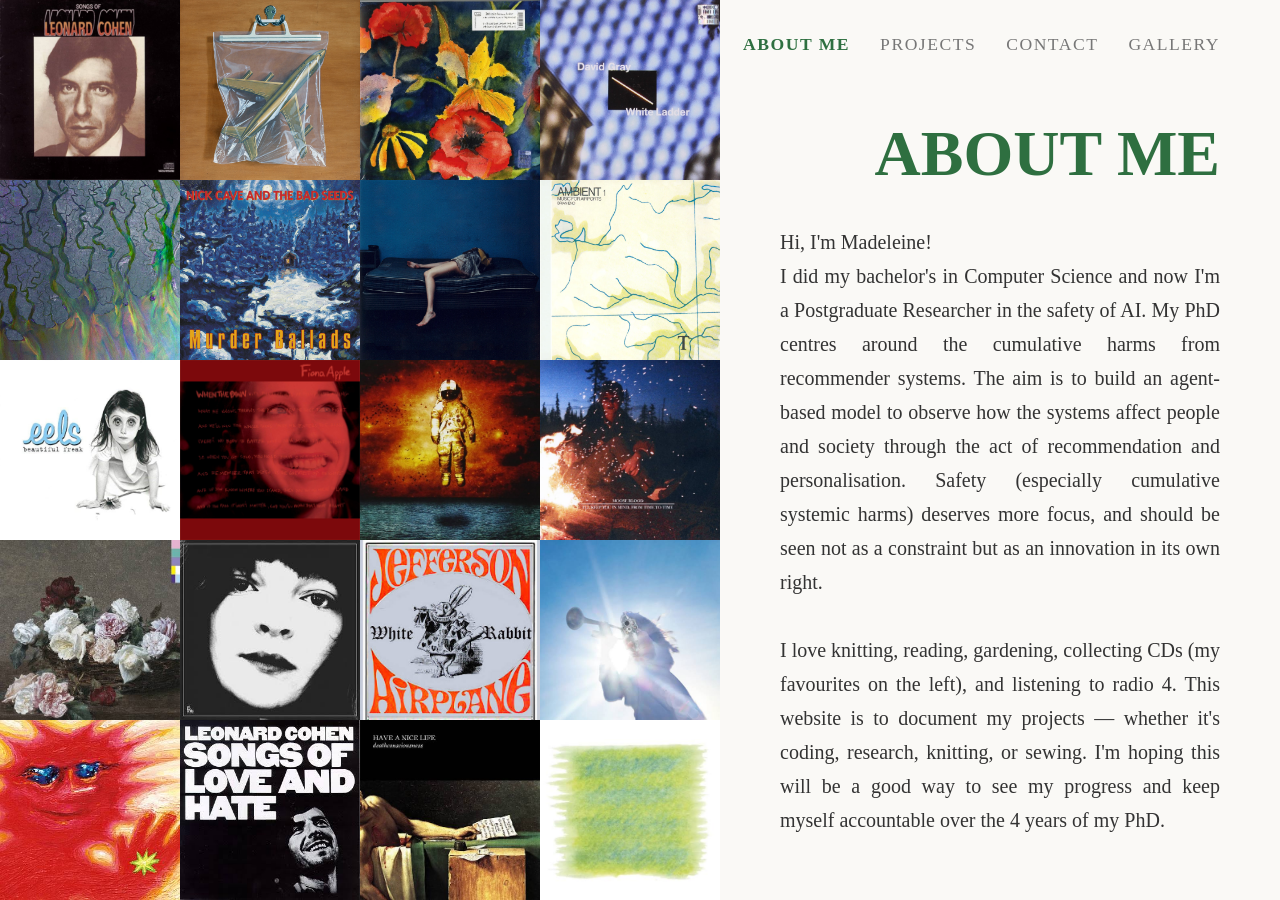
==== commit 9286a54c: "added projects" ====
--- a/index.html
+++ b/index.html
@@ -42,7 +42,8 @@
 
       <h1 class="about-title">ABOUT ME</h1>
       <p class="about-text">
-        Hi, I'm Madeleine! I did my bachelor's in Computer Science and now I'm a Postgraduate Researcher in the safety of AI. 
+        Hi, I'm Madeleine!
+        <br>I did my bachelor's in Computer Science and now I'm a Postgraduate Researcher in the safety of AI. 
         My PhD centres around the cumulative harms from recommender systems. The aim is to build an agent-based model to observe how the systems affect people and society through the act of recommendation and personalisation.
         Safety (especially cumulative systemic harms) deserves more focus, and should be seen not as a constraint but as an innovation in its own right.
         <br><br>
--- a/styles.css
+++ b/styles.css
@@ -18,7 +18,6 @@
 /* ==========================================================================
    2. COMMON NAVIGATION BAR
    ========================================================================== */
-/* Default transparent navigation for home/about page */
 .top-nav {
   position: fixed;
   top: 30px;
@@ -57,7 +56,6 @@
   position: relative;
 }
 
-/* 5 rows x 4 columns = 20 perfect 1:1 square album cells filling 100vh */
 .left-columns-wrapper {
   position: fixed;
   top: 0;
@@ -79,10 +77,9 @@
   display: block;
 }
 
-/* Right-side text section */
 .right-column {
-  margin-left: calc(80vh + 60px); /* Keeps text clear of the collage */
-  margin-top: 40px; /* Pushes title & paragraph slightly lower */
+  margin-left: calc(80vh + 60px);
+  margin-top: 40px;
   max-width: 750px;
   width: 100%;
   padding: 60px 60px 60px 0;
@@ -94,27 +91,26 @@
   font-size: 4em;
   color: #2e6f40;
   margin-bottom: 20px;
-  text-align: right; /* Right-aligned heading */
+  text-align: right;
 }
 
 .about-text {
   font-size: 1.25em;
   color: #333;
   line-height: 1.7;
-  text-align: justify; /* Flush block/squared-off text edges */
+  text-align: justify;
   text-justify: inter-word;
   margin: 0 auto;
 }
 
 /* ==========================================================================
-   4. PROJECTS PAGE (projects.html)
-   ========================================================================== */
-/* Enable vertical scrolling on the projects page */
-body:has(.projects-container) {
+   4. PROJECTS MAIN PAGE - GRID (projects.html)
+   ========================================================================== */
+body:has(.projects-container),
+body:has(.project-detail-container) {
   overflow-y: auto;
 }
 
-/* Solid top banner mask ONLY on projects page to mask cards as they scroll up */
 .projects-page-nav {
   top: 0;
   right: 0;
@@ -127,18 +123,17 @@
   background-color: #faf9f6; 
 }
 
-/* Main scrollable container */
+/* Restored Grid Container for projects.html */
 .projects-container {
   width: 100vw;
   min-height: 100vh;
-  padding: 130px 8% 80px 8%; /* Top padding ensures cards stay below the 90px banner */
+  padding: 130px 8% 80px 8%;
   display: flex;
   justify-content: center;
   position: relative;
   z-index: 1;
 }
 
-/* Grid layout for project cards */
 .projects-grid {
   width: 100%;
   max-width: 1400px;
@@ -147,7 +142,6 @@
   gap: 40px 30px;
 }
 
-/* Individual Project Card */
 .project-card {
   text-decoration: none;
   color: inherit;
@@ -190,11 +184,80 @@
 
 .project-subtitle {
   font-family: Garamond, serif;
-  font-size: 1em;
+  font-size: 1.0em;
   color: #666;
 }
 
-/* Gallery Container */
+/* ==========================================================================
+   5. SINGLE PROJECT DETAIL PAGE (Text - Image - Quote Layout)
+   ========================================================================== */
+.project-detail-container {
+  width: 100vw;
+  min-height: 100vh;
+  display: flex;
+  flex-direction: column;
+  align-items: center;
+  gap: 80px;
+  padding-top: 130px;
+  padding-bottom: 80px;
+  position: relative;
+  z-index: 1;
+}
+
+.project-row {
+  display: flex;
+  flex-direction: row;
+  align-items: center;
+  justify-content: space-between;
+  gap: 40px;
+  width: 96%;
+  max-width: 1600px;
+  margin: 0 auto;
+}
+
+.text-left {
+  flex: 1;
+  text-align: right;
+  padding-left: 0px;
+}
+
+.project-img {
+  width: 100%;
+  max-width: 400px;
+  max-height: 400px;
+  object-fit: contain;
+  display: block;
+}
+
+.text-right {
+  flex: 1;
+  text-align: left;
+  font-size: 2rem;
+  line-height: 1.5;
+  font-style: italic;
+  color: #392a1d;
+}
+
+.text-right p {
+  margin: 0;
+}
+
+@media (max-width: 768px) {
+  .project-row {
+    flex-direction: column;
+    text-align: center;
+    gap: 20px;
+  }
+
+  .text-left, 
+  .text-right {
+    text-align: center;
+  }
+}
+
+/* ==========================================================================
+   6. GALLERY PAGE (gallery.html)
+   ========================================================================== */
 body:has(.scatter-gallery-container) {
   overflow-y: auto;
   overflow-x: hidden;
@@ -218,7 +281,7 @@
   height: 200px;
   object-fit: contain;
   background: transparent !important;
-  mix-blend-mode: multiply; /* Blends out dark/black artifacts on light backgrounds */
+  mix-blend-mode: multiply;
   transition: transform 0.3s ease;
   z-index: 1;
 }
@@ -226,4 +289,52 @@
 .scatter-item:hover {
   transform: scale(1.08) rotate(0deg) !important;
   z-index: 10;
+}
+
+/* ==========================================================================
+   STANDARD TEXT PAGE LAYOUT
+   ========================================================================== */
+
+/* Enables vertical scrolling for pages using this container */
+body:has(.text-page-container) {
+  overflow-y: auto;
+}
+
+/* Centers the entire content block in the middle of the screen */
+.text-page-container {
+  width: 100vw;
+  min-height: 100vh;
+  padding: 140px 20px 80px; /* Top padding clears fixed navigation bar */
+  display: flex;
+  flex-direction: column;
+  align-items: center;      /* Centers the text block horizontally */
+  justify-content: flex-start;
+  z-index: 1;
+}
+
+/* Smallish heading */
+.standard-heading {
+  width: 100%;
+  max-width: 650px;         /* Keeps the heading width matched to the text block */
+  font-family: Garamond, serif;
+  font-size: 1.8rem;
+  font-weight: 600;
+  color: #2e6f40;
+  text-align: left;         /* Left aligned */
+  margin-bottom: 24px;
+}
+
+/* Text block container: left-aligned text */
+.standard-content {
+  width: 100%;
+  max-width: 650px;         /* Limits line length for readable reading width */
+  text-align: left;        /* Keeps all body text left-aligned */
+  font-family: Garamond, serif;
+  font-size: 1.15rem;
+  line-height: 1.7;
+  color: #333333;
+}
+
+.standard-content p {
+  margin-bottom: 18px;
 }
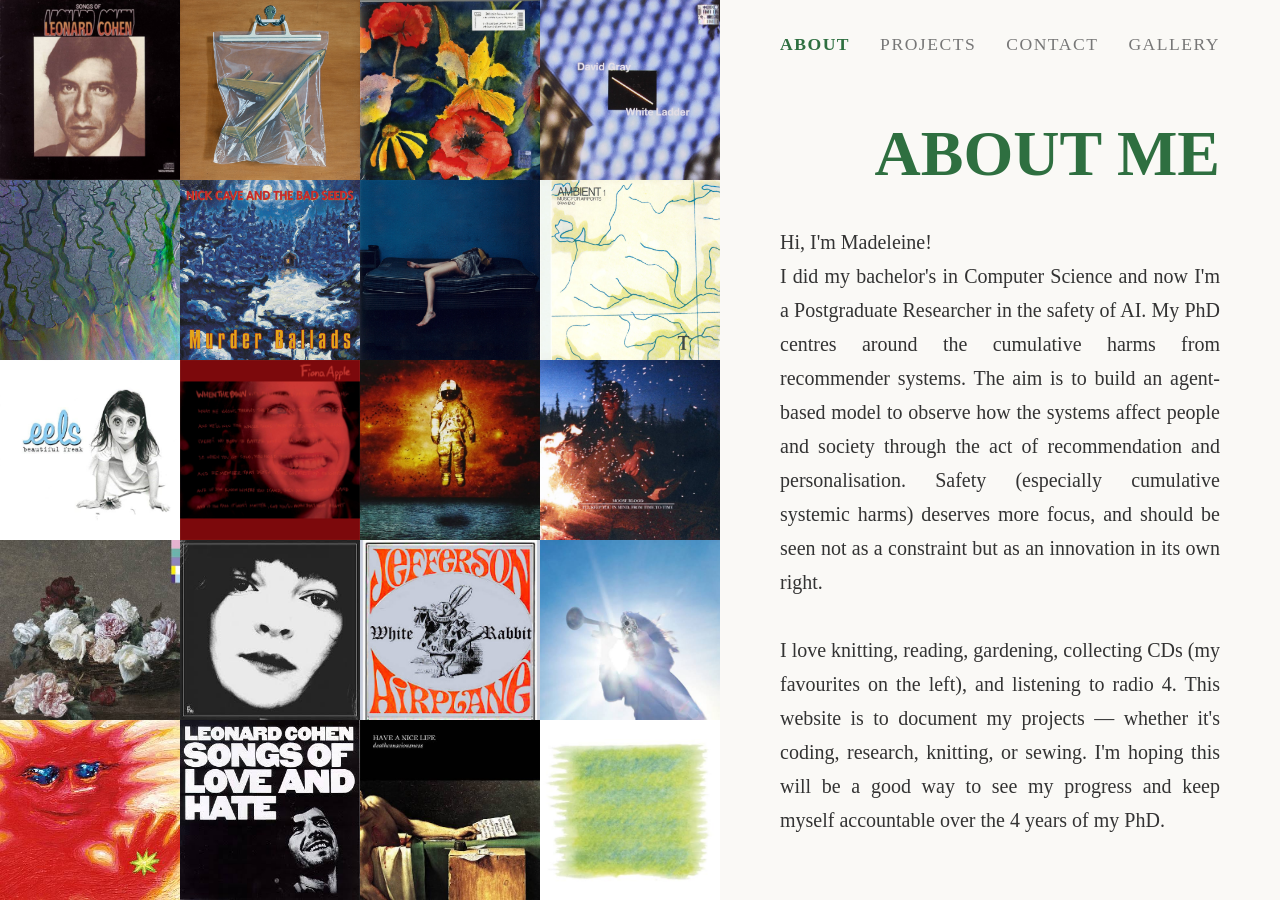
==== commit 4de0c5c0: "removed project, updated text" ====
--- a/index.html
+++ b/index.html
@@ -34,7 +34,7 @@
 
     <div class="right-column">
       <nav class="top-nav">
-        <a href="#about" class="active">ABOUT ME</a>
+        <a href="#about" class="active">ABOUT</a>
         <a href="projects.html">PROJECTS</a>
         <a href="contact.html">CONTACT</a>
         <a href="gallery.html">GALLERY</a>
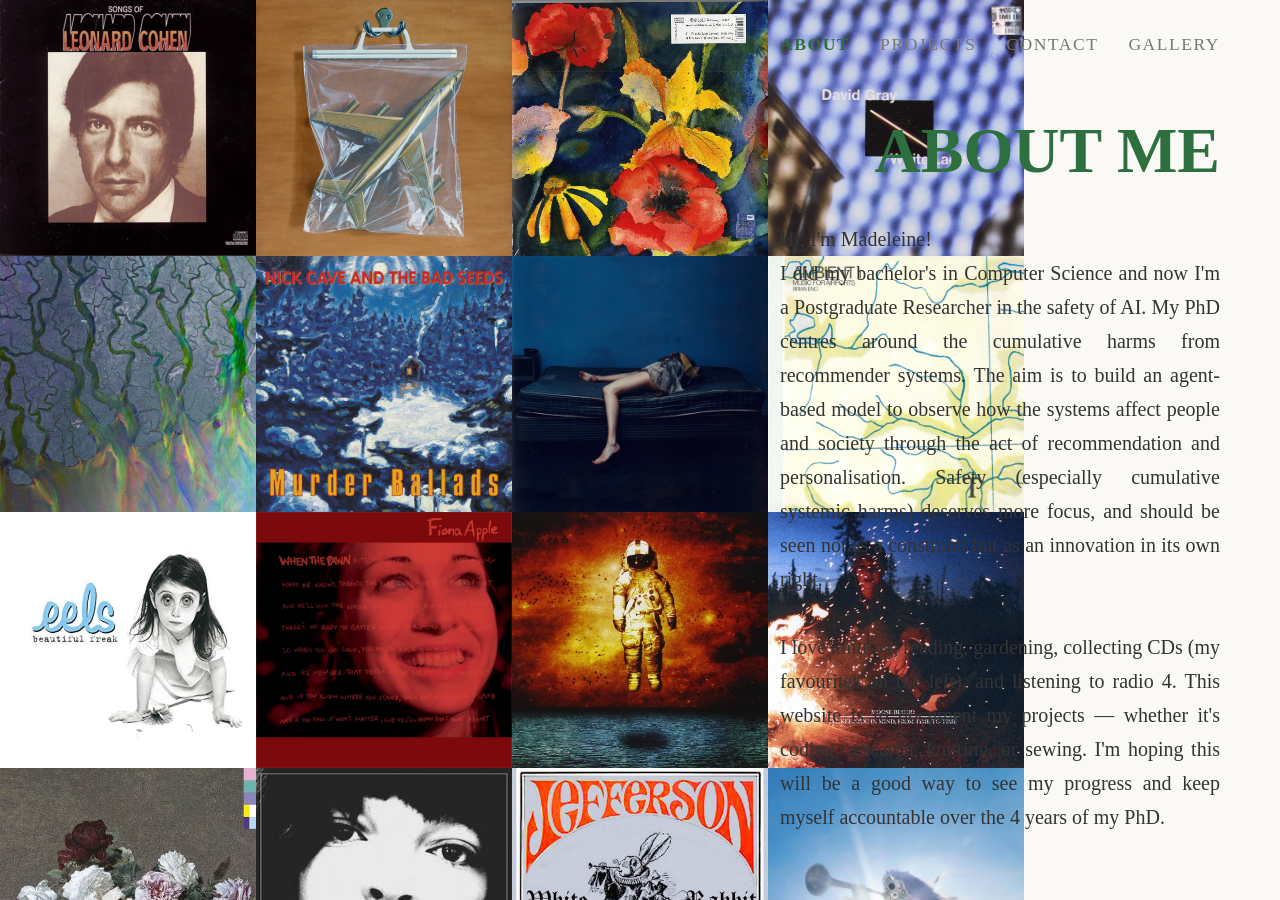
==== commit 3b391c44: "fix mobile" ====
--- a/index.html
+++ b/index.html
@@ -2,7 +2,7 @@
 <html lang="en">
 <head>
   <meta charset="UTF-8">
-  <meta name="viewport" content="width=device-width, initial-scale=1.0">
+  <meta name="viewport" content="width=device-width, initial-scale=1.0, maximum-scale=1.0">
   <title>Madeleine Sauvage</title>
   <link rel="stylesheet" href="styles.css">
 </head>
--- a/styles.css
+++ b/styles.css
@@ -48,8 +48,8 @@
    3. ABOUT ME PAGE (index.html)
    ========================================================================== */
 .about-container {
-  width: 100vw;
-  height: 100vh;
+  width: 100%;
+  height: 100%;
   display: flex;
   justify-content: flex-end;
   align-items: center;
@@ -60,8 +60,8 @@
   position: fixed;
   top: 0;
   left: 0;
-  height: 100vh;
-  width: 80vh; 
+  height: 100%;
+  width: 80%; 
   display: grid;
   grid-template-columns: repeat(4, 1fr);
   grid-template-rows: repeat(5, 1fr);
@@ -300,6 +300,7 @@
   overflow-y: auto;
 }
 
+
 /* Centers the entire content block in the middle of the screen */
 .text-page-container {
   width: 100vw;
@@ -337,4 +338,102 @@
 
 .standard-content p {
   margin-bottom: 18px;
+}
+
+/* ==========================================================================
+   MOBILE & TABLET RESPONSIVENESS
+   ========================================================================== */
+
+/* TABLETS & SMALL LAPTOPS */
+@media (max-width: 900px) {
+  /* Navigation spacing */
+  .top-nav {
+    right: 20px;
+    gap: 15px;
+  }
+  .top-nav a {
+    font-size: 0.9em;
+  }
+
+  /* About Me page: allow scrolling and un-fix the collage */
+  body {
+    overflow-y: auto !important;
+  }
+  
+  .about-container {
+    flex-direction: column;
+    height: auto;
+  }
+
+  .left-columns-wrapper {
+    position: relative;
+    width: 100vw;
+    height: 50vh;
+  }
+
+  .right-column {
+    margin-left: 0;
+    margin-top: 20px;
+    padding: 30px 20px;
+  }
+
+  /* Project detail rows: stack vertical */
+  .project-row {
+    flex-direction: column;
+    text-align: center;
+    gap: 25px;
+  }
+
+  .text-left, 
+  .text-right {
+    text-align: center;
+    padding: 0 15px;
+  }
+
+  .text-right {
+    font-size: 1.4rem; /* Scale down large quotes */
+  }
+}
+
+/* SMARTPHONES */
+@media (max-width: 600px) {
+  /* Top Nav: transform into a compact top header */
+  .top-nav {
+    position: fixed;
+    top: 0;
+    left: 0;
+    right: 0;
+    height: 60px;
+    background-color: #faf9f6;
+    display: flex;
+    justify-content: center;
+    align-items: center;
+    gap: 12px;
+    padding: 0 10px;
+    z-index: 1000;
+  }
+
+  .top-nav a {
+    font-size: 0.75rem;
+    letter-spacing: 0.8px;
+  }
+
+  /* Adjust top padding on all main containers so nav bar doesn't cover content */
+  .projects-container,
+  .project-detail-container,
+  .text-page-container {
+    padding-top: 80px;
+    padding-left: 15px;
+    padding-right: 15px;
+  }
+
+  .project-img {
+    max-width: 100%;
+    height: auto;
+  }
+
+  .about-title {
+    font-size: 2.5em;
+    text-align: center;
+  }
 }
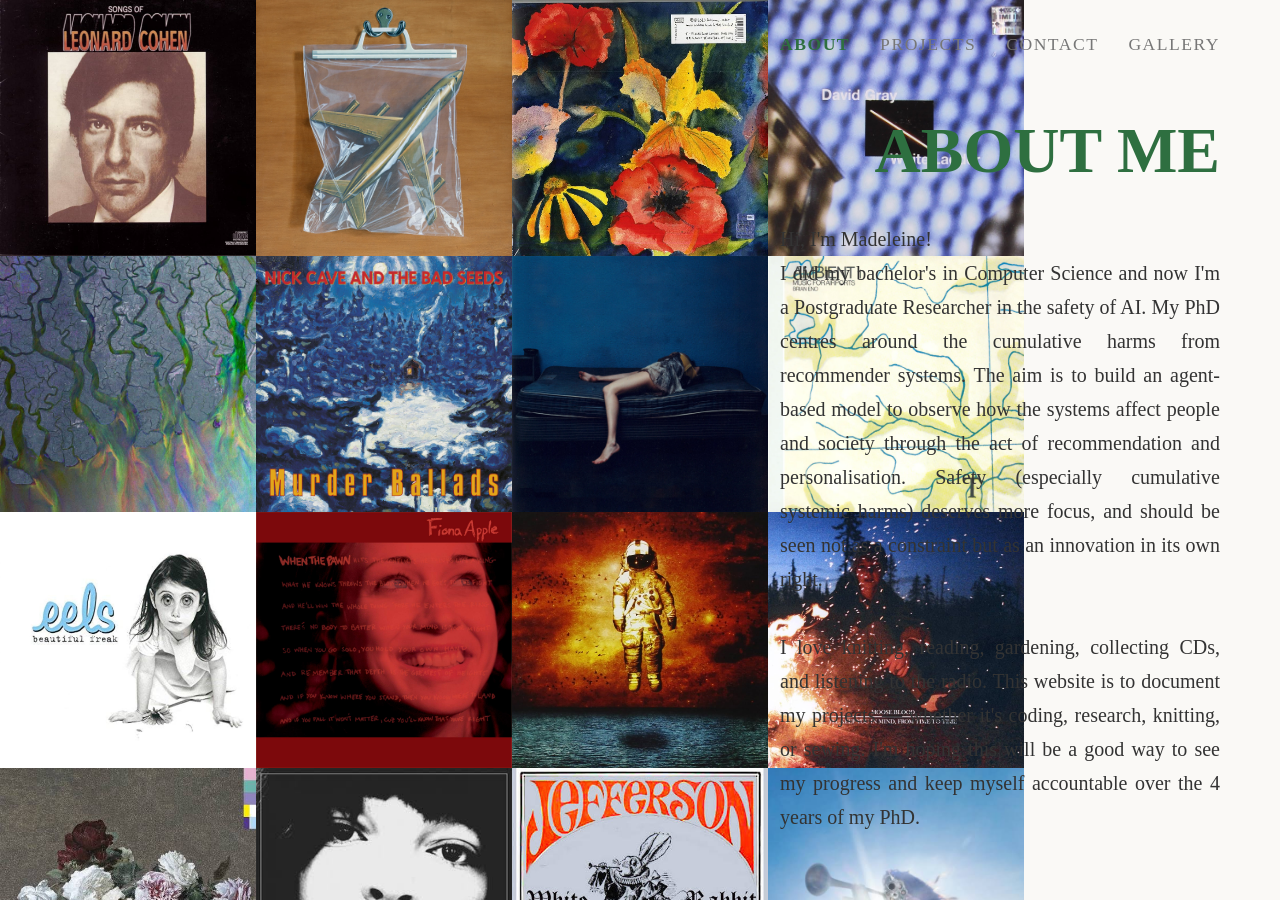
==== commit 4bceae1b: "spelling" ====
--- a/index.html
+++ b/index.html
@@ -47,7 +47,7 @@
         My PhD centres around the cumulative harms from recommender systems. The aim is to build an agent-based model to observe how the systems affect people and society through the act of recommendation and personalisation.
         Safety (especially cumulative systemic harms) deserves more focus, and should be seen not as a constraint but as an innovation in its own right.
         <br><br>
-        I love knitting, reading, gardening, collecting CDs (my favourites on the left), and listening to radio 4. 
+        I love knitting, reading, gardening, collecting CDs, and listening to the radio. 
         This website is to document my projects — whether it's coding, research, knitting, or sewing. 
         I'm hoping this will be a good way to see my progress and keep myself accountable over the 4 years of my PhD.  
       </p>
